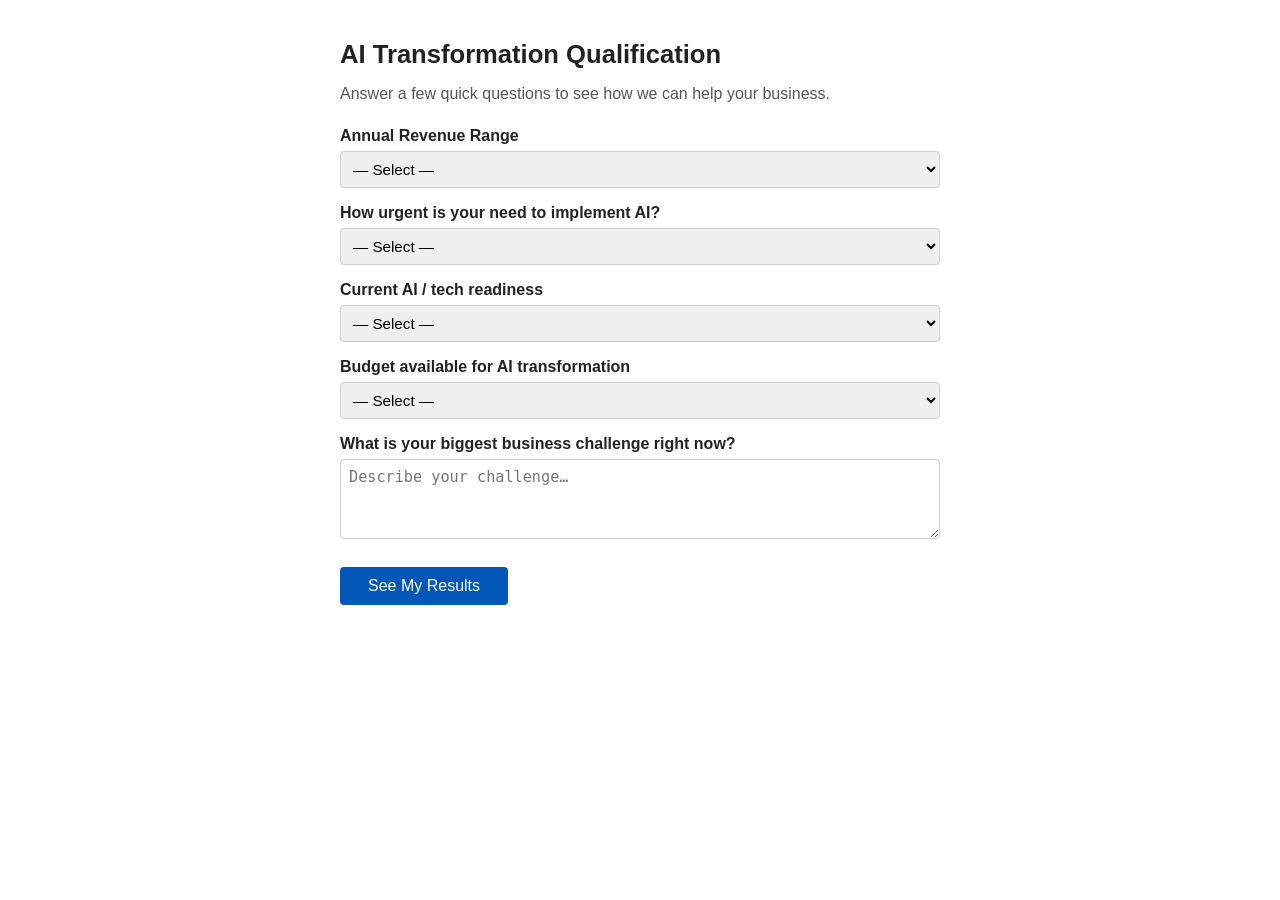
==== index.html @ 9a267bdd "Add AI transformation qualification form with scoring logic Agent-Logs-Url: https://github.com/sorob" ====
<!DOCTYPE html>
<html lang="en">
<head>
  <meta charset="UTF-8" />
  <meta name="viewport" content="width=device-width, initial-scale=1.0" />
  <title>Premier AI Transformation – Qualification Form</title>
  <style>
    body {
      font-family: Arial, sans-serif;
      max-width: 600px;
      margin: 40px auto;
      padding: 0 20px;
      color: #222;
    }
    h1 { font-size: 1.6rem; margin-bottom: 8px; }
    p.subtitle { color: #555; margin-bottom: 24px; }
    label { display: block; margin-top: 16px; font-weight: bold; }
    select, textarea {
      width: 100%;
      margin-top: 6px;
      padding: 8px;
      border: 1px solid #ccc;
      border-radius: 4px;
      font-size: 0.95rem;
      box-sizing: border-box;
    }
    textarea { resize: vertical; min-height: 80px; }
    button[type="submit"] {
      margin-top: 24px;
      padding: 10px 28px;
      background: #0057b8;
      color: #fff;
      border: none;
      border-radius: 4px;
      font-size: 1rem;
      cursor: pointer;
    }
    button[type="submit"]:hover { background: #004499; }
    #result {
      margin-top: 28px;
      padding: 16px;
      border-radius: 6px;
      background: #f0f6ff;
      border: 1px solid #c0d8f8;
    }
    #result h3 { margin-top: 0; }
    #result a {
      display: inline-block;
      margin-top: 8px;
      padding: 8px 20px;
      background: #0057b8;
      color: #fff;
      text-decoration: none;
      border-radius: 4px;
    }
    #result a:hover { background: #004499; }
  </style>
</head>
<body>
  <h1>AI Transformation Qualification</h1>
  <p class="subtitle">Answer a few quick questions to see how we can help your business.</p>

  <form id="form">
    <label for="revenue">Annual Revenue Range</label>
    <select id="revenue" name="revenue" required>
      <option value="">— Select —</option>
      <option value="1">Under $250k</option>
      <option value="2">$250k – $1M</option>
      <option value="3">$1M – $5M</option>
      <option value="4">$5M+</option>
    </select>

    <label for="urgency">How urgent is your need to implement AI?</label>
    <select id="urgency" name="urgency" required>
      <option value="">— Select —</option>
      <option value="1">Just exploring</option>
      <option value="2">Within the next year</option>
      <option value="3">Within 6 months</option>
    </select>

    <label for="ai">Current AI / tech readiness</label>
    <select id="ai" name="ai" required>
      <option value="">— Select —</option>
      <option value="1">No digital tools in place</option>
      <option value="2">Basic digital tools (CRM, spreadsheets)</option>
      <option value="3">Advanced tools, some automation</option>
    </select>

    <label for="budget">Budget available for AI transformation</label>
    <select id="budget" name="budget" required>
      <option value="">— Select —</option>
      <option value="1">Under $5k</option>
      <option value="2">$5k – $15k</option>
      <option value="3">$15k – $50k</option>
      <option value="4">$50k+</option>
    </select>

    <label for="challenge">What is your biggest business challenge right now?</label>
    <textarea id="challenge" name="challenge" placeholder="Describe your challenge…"></textarea>

    <button type="submit">See My Results</button>
  </form>

  <div id="result" style="display:none;"></div>

  <script>
    document.getElementById("form").addEventListener("submit", function(e) {
      e.preventDefault();

      let score = 0;

      // Revenue (max 25)
      const revenue = parseInt(document.getElementById("revenue").value) || 0;
      score += revenue * 6;

      // Urgency (max 20)
      const urgency = parseInt(document.getElementById("urgency").value) || 0;
      score += urgency * 7;

      // AI Readiness (max 15)
      const ai = parseInt(document.getElementById("ai").value) || 0;
      score += ai * 5;

      // Budget (max 30)
      const budget = parseInt(document.getElementById("budget").value) || 0;
      score += budget * 8;

      // Challenge quality (manual signal)
      const challenge = document.getElementById("challenge").value;
      if (challenge.length > 50) score += 10;

      // RESULT LOGIC
      let resultText = "";

      if (score >= 70) {
        resultText = `
          <h3>You're a strong fit</h3>
          <p>Book your strategy call now.</p>
          <a href="https://calendly.com/YOUR-LINK" target="_blank" rel="noopener noreferrer">Book Call</a>
        `;
      } else if (score >= 40) {
        resultText = `
          <h3>Good potential</h3>
          <p>Start with an AI Audit.</p>
          <a href="#">Request Audit</a>
        `;
      } else {
        resultText = `
          <h3>Not ready yet</h3>
          <p>Join our waitlist and resources.</p>
        `;
      }

      const resultDiv = document.getElementById("result");
      resultDiv.innerHTML = resultText;
      resultDiv.style.display = "block";
      resultDiv.scrollIntoView({ behavior: "smooth" });
    });
  </script>
</body>
</html>
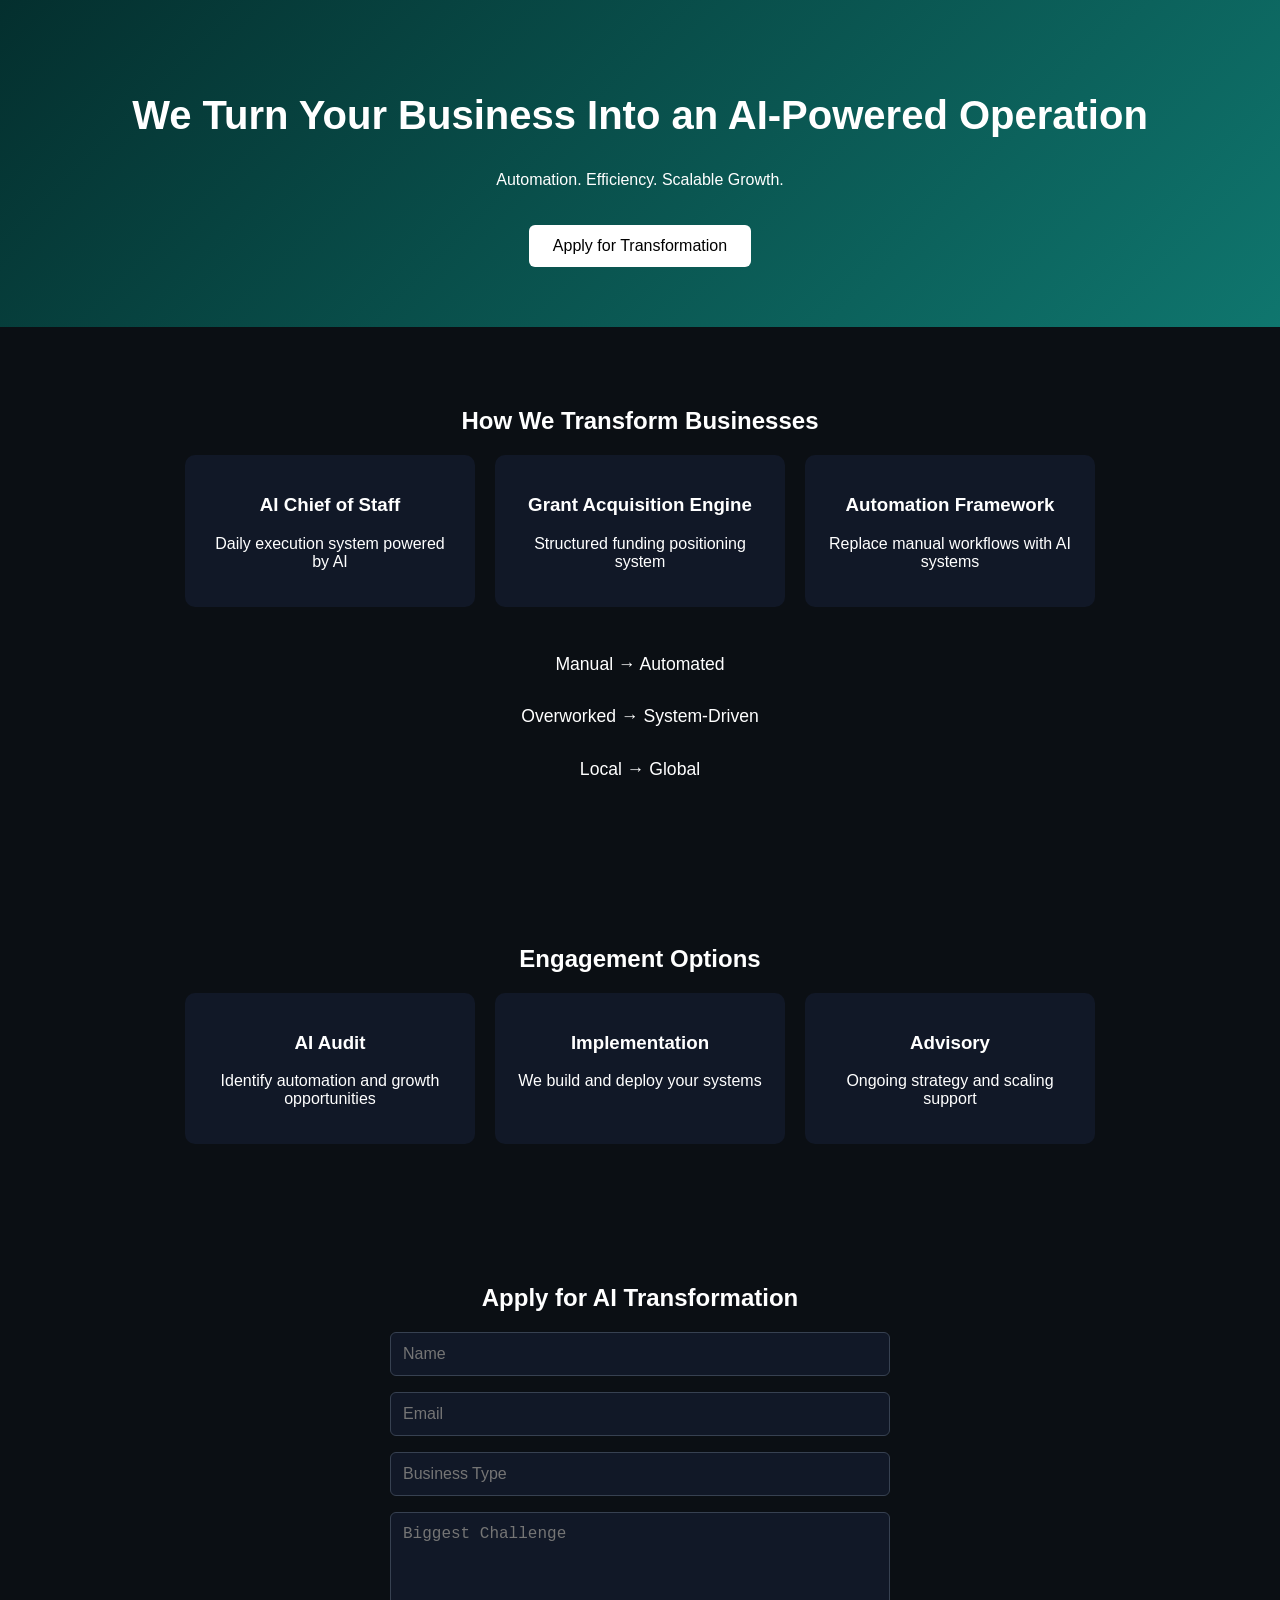
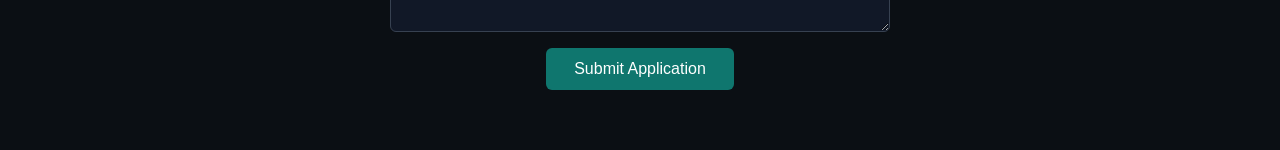
==== commit 96b56760: "Implement premier-ai-transformation project structure Agent-Logs-Url: https://github.com/sorobitg/pr" ====
--- a/index.html
+++ b/index.html
@@ -2,160 +2,83 @@
 <html lang="en">
 <head>
   <meta charset="UTF-8" />
-  <meta name="viewport" content="width=device-width, initial-scale=1.0" />
-  <title>Premier AI Transformation – Qualification Form</title>
-  <style>
-    body {
-      font-family: Arial, sans-serif;
-      max-width: 600px;
-      margin: 40px auto;
-      padding: 0 20px;
-      color: #222;
-    }
-    h1 { font-size: 1.6rem; margin-bottom: 8px; }
-    p.subtitle { color: #555; margin-bottom: 24px; }
-    label { display: block; margin-top: 16px; font-weight: bold; }
-    select, textarea {
-      width: 100%;
-      margin-top: 6px;
-      padding: 8px;
-      border: 1px solid #ccc;
-      border-radius: 4px;
-      font-size: 0.95rem;
-      box-sizing: border-box;
-    }
-    textarea { resize: vertical; min-height: 80px; }
-    button[type="submit"] {
-      margin-top: 24px;
-      padding: 10px 28px;
-      background: #0057b8;
-      color: #fff;
-      border: none;
-      border-radius: 4px;
-      font-size: 1rem;
-      cursor: pointer;
-    }
-    button[type="submit"]:hover { background: #004499; }
-    #result {
-      margin-top: 28px;
-      padding: 16px;
-      border-radius: 6px;
-      background: #f0f6ff;
-      border: 1px solid #c0d8f8;
-    }
-    #result h3 { margin-top: 0; }
-    #result a {
-      display: inline-block;
-      margin-top: 8px;
-      padding: 8px 20px;
-      background: #0057b8;
-      color: #fff;
-      text-decoration: none;
-      border-radius: 4px;
-    }
-    #result a:hover { background: #004499; }
-  </style>
+  <meta name="viewport" content="width=device-width, initial-scale=1.0"/>
+  <title>Premier Services | AI Transformation</title>
+  <link rel="stylesheet" href="style.css" />
 </head>
+
 <body>
-  <h1>AI Transformation Qualification</h1>
-  <p class="subtitle">Answer a few quick questions to see how we can help your business.</p>
+
+<!-- HERO -->
+<section class="hero">
+  <h1>We Turn Your Business Into an AI-Powered Operation</h1>
+  <p>Automation. Efficiency. Scalable Growth.</p>
+  <a href="#apply" class="btn">Apply for Transformation</a>
+</section>
+
+<!-- PROOF -->
+<section class="proof">
+  <h2>How We Transform Businesses</h2>
+
+  <div class="grid">
+    <div class="card">
+      <h3>AI Chief of Staff</h3>
+      <p>Daily execution system powered by AI</p>
+    </div>
+
+    <div class="card">
+      <h3>Grant Acquisition Engine</h3>
+      <p>Structured funding positioning system</p>
+    </div>
+
+    <div class="card">
+      <h3>Automation Framework</h3>
+      <p>Replace manual workflows with AI systems</p>
+    </div>
+  </div>
+
+  <div class="before-after">
+    <p>Manual &rarr; Automated</p>
+    <p>Overworked &rarr; System-Driven</p>
+    <p>Local &rarr; Global</p>
+  </div>
+</section>
+
+<!-- OFFERS -->
+<section class="offers">
+  <h2>Engagement Options</h2>
+
+  <div class="grid">
+    <div class="card">
+      <h3>AI Audit</h3>
+      <p>Identify automation and growth opportunities</p>
+    </div>
+
+    <div class="card">
+      <h3>Implementation</h3>
+      <p>We build and deploy your systems</p>
+    </div>
+
+    <div class="card">
+      <h3>Advisory</h3>
+      <p>Ongoing strategy and scaling support</p>
+    </div>
+  </div>
+</section>
+
+<!-- APPLICATION -->
+<section id="apply" class="apply">
+  <h2>Apply for AI Transformation</h2>
 
   <form id="form">
-    <label for="revenue">Annual Revenue Range</label>
-    <select id="revenue" name="revenue" required>
-      <option value="">— Select —</option>
-      <option value="1">Under $250k</option>
-      <option value="2">$250k – $1M</option>
-      <option value="3">$1M – $5M</option>
-      <option value="4">$5M+</option>
-    </select>
+    <input type="text" placeholder="Name" aria-label="Name" required />
+    <input type="email" placeholder="Email" aria-label="Email" required />
+    <input type="text" placeholder="Business Type" aria-label="Business Type" />
+    <textarea placeholder="Biggest Challenge" aria-label="Biggest Challenge"></textarea>
+    <button type="submit">Submit Application</button>
+  </form>
+</section>
 
-    <label for="urgency">How urgent is your need to implement AI?</label>
-    <select id="urgency" name="urgency" required>
-      <option value="">— Select —</option>
-      <option value="1">Just exploring</option>
-      <option value="2">Within the next year</option>
-      <option value="3">Within 6 months</option>
-    </select>
-
-    <label for="ai">Current AI / tech readiness</label>
-    <select id="ai" name="ai" required>
-      <option value="">— Select —</option>
-      <option value="1">No digital tools in place</option>
-      <option value="2">Basic digital tools (CRM, spreadsheets)</option>
-      <option value="3">Advanced tools, some automation</option>
-    </select>
-
-    <label for="budget">Budget available for AI transformation</label>
-    <select id="budget" name="budget" required>
-      <option value="">— Select —</option>
-      <option value="1">Under $5k</option>
-      <option value="2">$5k – $15k</option>
-      <option value="3">$15k – $50k</option>
-      <option value="4">$50k+</option>
-    </select>
-
-    <label for="challenge">What is your biggest business challenge right now?</label>
-    <textarea id="challenge" name="challenge" placeholder="Describe your challenge…"></textarea>
-
-    <button type="submit">See My Results</button>
-  </form>
-
-  <div id="result" style="display:none;"></div>
-
-  <script>
-    document.getElementById("form").addEventListener("submit", function(e) {
-      e.preventDefault();
-
-      let score = 0;
-
-      // Revenue (max 25)
-      const revenue = parseInt(document.getElementById("revenue").value) || 0;
-      score += revenue * 6;
-
-      // Urgency (max 20)
-      const urgency = parseInt(document.getElementById("urgency").value) || 0;
-      score += urgency * 7;
-
-      // AI Readiness (max 15)
-      const ai = parseInt(document.getElementById("ai").value) || 0;
-      score += ai * 5;
-
-      // Budget (max 30)
-      const budget = parseInt(document.getElementById("budget").value) || 0;
-      score += budget * 8;
-
-      // Challenge quality (manual signal)
-      const challenge = document.getElementById("challenge").value;
-      if (challenge.length > 50) score += 10;
-
-      // RESULT LOGIC
-      let resultText = "";
-
-      if (score >= 70) {
-        resultText = `
-          <h3>You're a strong fit</h3>
-          <p>Book your strategy call now.</p>
-          <a href="https://calendly.com/YOUR-LINK" target="_blank" rel="noopener noreferrer">Book Call</a>
-        `;
-      } else if (score >= 40) {
-        resultText = `
-          <h3>Good potential</h3>
-          <p>Start with an AI Audit.</p>
-          <a href="#">Request Audit</a>
-        `;
-      } else {
-        resultText = `
-          <h3>Not ready yet</h3>
-          <p>Join our waitlist and resources.</p>
-        `;
-      }
-
-      const resultDiv = document.getElementById("result");
-      resultDiv.innerHTML = resultText;
-      resultDiv.style.display = "block";
-      resultDiv.scrollIntoView({ behavior: "smooth" });
-    });
-  </script>
+<script src="script.js"></script>
 </body>
 </html>
--- a/style.css
+++ b/style.css
@@ -0,0 +1,89 @@
+body {
+  margin: 0;
+  font-family: Arial;
+  background: #0b0f14;
+  color: white;
+}
+
+section {
+  padding: 60px 20px;
+  text-align: center;
+}
+
+.hero {
+  background: linear-gradient(135deg, #042F2E, #0F766E);
+}
+
+h1 {
+  font-size: 2.5rem;
+}
+
+.btn {
+  display: inline-block;
+  margin-top: 20px;
+  padding: 12px 24px;
+  background: white;
+  color: black;
+  text-decoration: none;
+  border-radius: 6px;
+}
+
+.grid {
+  display: flex;
+  gap: 20px;
+  justify-content: center;
+  flex-wrap: wrap;
+}
+
+.card {
+  background: #111827;
+  padding: 20px;
+  border-radius: 10px;
+  width: 250px;
+}
+
+.before-after {
+  margin-top: 40px;
+  font-size: 1.1rem;
+  line-height: 2;
+}
+
+.apply form {
+  display: flex;
+  flex-direction: column;
+  align-items: center;
+  gap: 16px;
+  max-width: 500px;
+  margin: 0 auto;
+}
+
+.apply input,
+.apply textarea {
+  width: 100%;
+  padding: 12px;
+  border-radius: 6px;
+  border: 1px solid #374151;
+  background: #111827;
+  color: white;
+  font-size: 1rem;
+  box-sizing: border-box;
+}
+
+.apply textarea {
+  min-height: 120px;
+  resize: vertical;
+}
+
+.apply button {
+  padding: 12px 28px;
+  background: #0F766E;
+  color: white;
+  border: none;
+  border-radius: 6px;
+  font-size: 1rem;
+  cursor: pointer;
+}
+
+.apply button:hover {
+  background: #0d9488;
+}
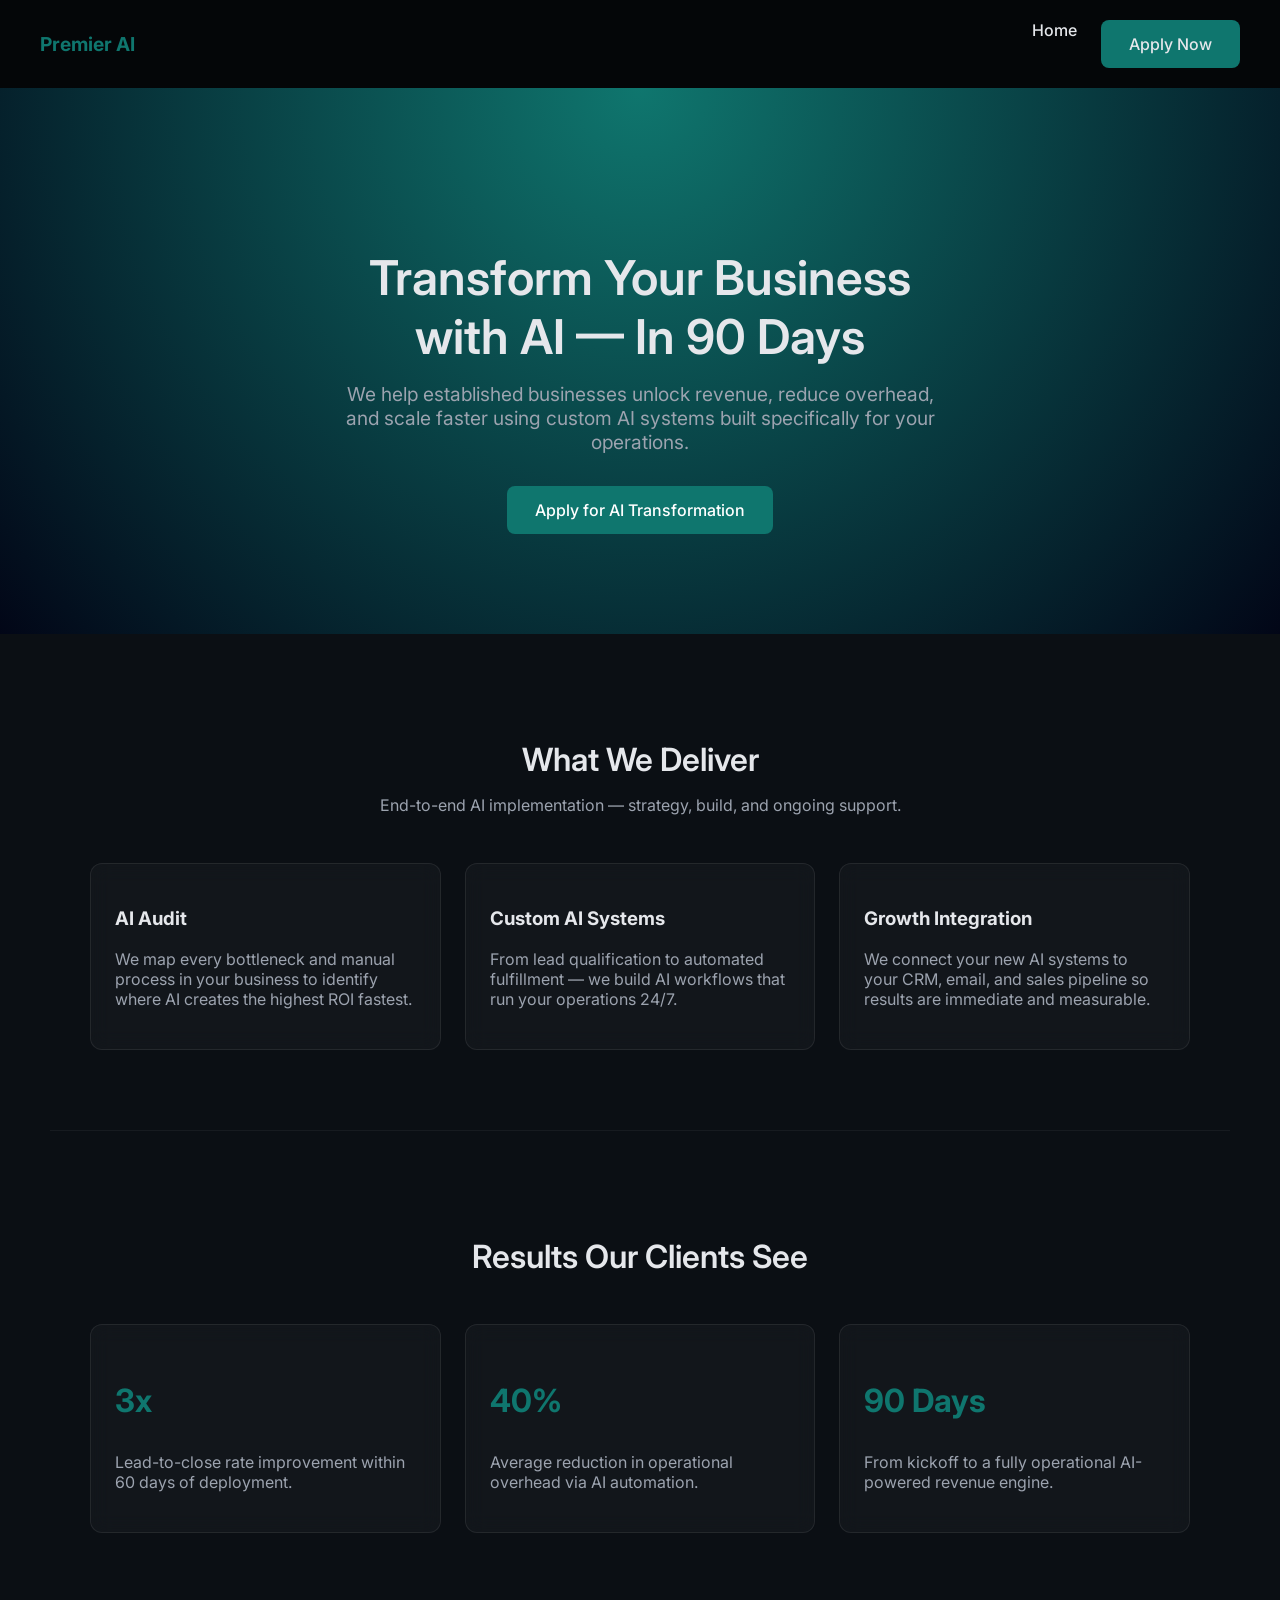
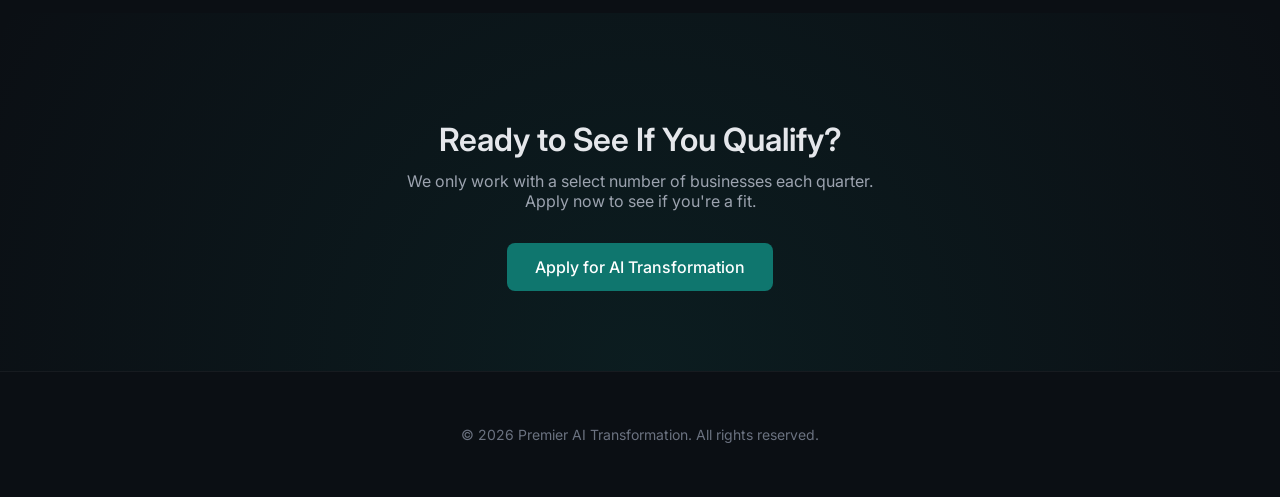
==== commit 05e1a6a7: "feat: scaffold full project — pages, styles, and JS modules Agent-Logs-Url: https://github.com/sorob" ====
--- a/index.html
+++ b/index.html
@@ -2,83 +2,86 @@
 <html lang="en">
 <head>
   <meta charset="UTF-8" />
-  <meta name="viewport" content="width=device-width, initial-scale=1.0"/>
-  <title>Premier Services | AI Transformation</title>
-  <link rel="stylesheet" href="style.css" />
+  <meta name="viewport" content="width=device-width, initial-scale=1.0" />
+  <title>Premier AI Transformation</title>
+  <link rel="preconnect" href="https://fonts.googleapis.com" />
+  <link href="https://fonts.googleapis.com/css2?family=Inter:wght@400;500;600;700&display=swap" rel="stylesheet" />
+  <link rel="stylesheet" href="css/styles.css" />
 </head>
-
 <body>
 
-<!-- HERO -->
-<section class="hero">
-  <h1>We Turn Your Business Into an AI-Powered Operation</h1>
-  <p>Automation. Efficiency. Scalable Growth.</p>
-  <a href="#apply" class="btn">Apply for Transformation</a>
-</section>
+  <!-- Navbar -->
+  <nav class="navbar">
+    <a href="index.html" class="logo">Premier AI</a>
+    <nav>
+      <a href="index.html">Home</a>
+      <a href="apply.html" class="btn">Apply Now</a>
+    </nav>
+  </nav>
 
-<!-- PROOF -->
-<section class="proof">
-  <h2>How We Transform Businesses</h2>
+  <!-- Hero -->
+  <section class="hero">
+    <h1>Transform Your Business<br>with AI — In 90 Days</h1>
+    <p>We help established businesses unlock revenue, reduce overhead, and scale faster using custom AI systems built specifically for your operations.</p>
+    <a href="apply.html" class="btn">Apply for AI Transformation</a>
+  </section>
 
-  <div class="grid">
-    <div class="card">
-      <h3>AI Chief of Staff</h3>
-      <p>Daily execution system powered by AI</p>
+  <!-- What We Do -->
+  <div class="section">
+    <div class="section-title">
+      <h2>What We Deliver</h2>
+      <p style="color:#9ca3af;">End-to-end AI implementation — strategy, build, and ongoing support.</p>
     </div>
-
-    <div class="card">
-      <h3>Grant Acquisition Engine</h3>
-      <p>Structured funding positioning system</p>
-    </div>
-
-    <div class="card">
-      <h3>Automation Framework</h3>
-      <p>Replace manual workflows with AI systems</p>
+    <div class="grid-3">
+      <div class="card">
+        <h3>AI Audit</h3>
+        <p style="color:#9ca3af;">We map every bottleneck and manual process in your business to identify where AI creates the highest ROI fastest.</p>
+      </div>
+      <div class="card">
+        <h3>Custom AI Systems</h3>
+        <p style="color:#9ca3af;">From lead qualification to automated fulfillment — we build AI workflows that run your operations 24/7.</p>
+      </div>
+      <div class="card">
+        <h3>Growth Integration</h3>
+        <p style="color:#9ca3af;">We connect your new AI systems to your CRM, email, and sales pipeline so results are immediate and measurable.</p>
+      </div>
     </div>
   </div>
 
-  <div class="before-after">
-    <p>Manual &rarr; Automated</p>
-    <p>Overworked &rarr; System-Driven</p>
-    <p>Local &rarr; Global</p>
-  </div>
-</section>
-
-<!-- OFFERS -->
-<section class="offers">
-  <h2>Engagement Options</h2>
-
-  <div class="grid">
-    <div class="card">
-      <h3>AI Audit</h3>
-      <p>Identify automation and growth opportunities</p>
+  <!-- Social Proof -->
+  <div class="section" style="border-top:1px solid rgba(255,255,255,0.05);">
+    <div class="section-title">
+      <h2>Results Our Clients See</h2>
     </div>
-
-    <div class="card">
-      <h3>Implementation</h3>
-      <p>We build and deploy your systems</p>
-    </div>
-
-    <div class="card">
-      <h3>Advisory</h3>
-      <p>Ongoing strategy and scaling support</p>
+    <div class="grid-3">
+      <div class="card">
+        <p style="font-size:2rem;font-weight:700;color:#0F766E;">3x</p>
+        <p style="color:#9ca3af;">Lead-to-close rate improvement within 60 days of deployment.</p>
+      </div>
+      <div class="card">
+        <p style="font-size:2rem;font-weight:700;color:#0F766E;">40%</p>
+        <p style="color:#9ca3af;">Average reduction in operational overhead via AI automation.</p>
+      </div>
+      <div class="card">
+        <p style="font-size:2rem;font-weight:700;color:#0F766E;">90 Days</p>
+        <p style="color:#9ca3af;">From kickoff to a fully operational AI-powered revenue engine.</p>
+      </div>
     </div>
   </div>
-</section>
 
-<!-- APPLICATION -->
-<section id="apply" class="apply">
-  <h2>Apply for AI Transformation</h2>
+  <!-- CTA -->
+  <div style="text-align:center;padding:80px 20px;background:radial-gradient(circle at bottom,#0F766E22,transparent);">
+    <h2>Ready to See If You Qualify?</h2>
+    <p style="color:#9ca3af;max-width:480px;margin:0 auto 32px;">We only work with a select number of businesses each quarter. Apply now to see if you're a fit.</p>
+    <a href="apply.html" class="btn">Apply for AI Transformation</a>
+  </div>
 
-  <form id="form">
-    <input type="text" placeholder="Name" aria-label="Name" required />
-    <input type="email" placeholder="Email" aria-label="Email" required />
-    <input type="text" placeholder="Business Type" aria-label="Business Type" />
-    <textarea placeholder="Biggest Challenge" aria-label="Biggest Challenge"></textarea>
-    <button type="submit">Submit Application</button>
-  </form>
-</section>
+  <!-- Footer -->
+  <footer>
+    <p>&copy; <span id="footer-year"></span> Premier AI Transformation. All rights reserved.</p>
+  </footer>
 
-<script src="script.js"></script>
+  <script>document.getElementById('footer-year').textContent = new Date().getFullYear();</script>
+  <script src="js/main.js"></script>
 </body>
 </html>
--- a/css/styles.css
+++ b/css/styles.css
@@ -0,0 +1,230 @@
+body {
+  margin: 0;
+  font-family: 'Inter', sans-serif;
+  background: #0b0f14;
+  color: #e5e7eb;
+}
+
+.navbar {
+  display: flex;
+  justify-content: space-between;
+  align-items: center;
+  padding: 20px 40px;
+  background: rgba(0,0,0,0.6);
+  position: sticky;
+  top: 0;
+  z-index: 100;
+}
+
+.navbar a {
+  color: #e5e7eb;
+  text-decoration: none;
+  font-weight: 500;
+}
+
+.navbar .logo {
+  font-size: 1.2rem;
+  font-weight: 700;
+  color: #0F766E;
+}
+
+.navbar nav {
+  display: flex;
+  gap: 24px;
+}
+
+.hero {
+  padding: 120px 20px 100px;
+  text-align: center;
+  background: radial-gradient(circle at top, #0F766E, #020617);
+}
+
+.hero p {
+  font-size: 1.2rem;
+  max-width: 600px;
+  margin: 0 auto 32px;
+  color: #9ca3af;
+}
+
+h1 {
+  font-size: 3rem;
+  font-weight: 600;
+  margin-bottom: 16px;
+}
+
+h2 {
+  font-size: 2rem;
+  font-weight: 600;
+  margin-bottom: 12px;
+}
+
+.btn {
+  display: inline-block;
+  padding: 14px 28px;
+  border-radius: 8px;
+  background: #0F766E;
+  color: white;
+  border: none;
+  cursor: pointer;
+  font-size: 1rem;
+  font-weight: 500;
+  text-decoration: none;
+  transition: background 0.2s ease;
+}
+
+.btn:hover {
+  background: #0d6560;
+}
+
+.btn-outline {
+  background: transparent;
+  border: 1px solid #0F766E;
+  color: #0F766E;
+}
+
+.btn-outline:hover {
+  background: rgba(15,118,110,0.1);
+}
+
+.card {
+  background: rgba(255,255,255,0.03);
+  border: 1px solid rgba(255,255,255,0.08);
+  backdrop-filter: blur(10px);
+  padding: 24px;
+  border-radius: 12px;
+}
+
+/* Sections */
+.section {
+  padding: 80px 40px;
+  max-width: 1100px;
+  margin: 0 auto;
+}
+
+.section-title {
+  text-align: center;
+  margin-bottom: 48px;
+}
+
+.grid-3 {
+  display: grid;
+  grid-template-columns: repeat(auto-fit, minmax(280px, 1fr));
+  gap: 24px;
+}
+
+/* Form styles */
+.form-wrap {
+  max-width: 600px;
+  margin: 60px auto;
+  padding: 0 20px;
+}
+
+.form-group {
+  margin-bottom: 20px;
+}
+
+.form-group label {
+  display: block;
+  margin-bottom: 8px;
+  font-weight: 500;
+  color: #d1d5db;
+}
+
+.form-group input,
+.form-group select,
+.form-group textarea {
+  width: 100%;
+  padding: 12px 14px;
+  border-radius: 8px;
+  border: 1px solid rgba(255,255,255,0.1);
+  background: rgba(255,255,255,0.05);
+  color: #e5e7eb;
+  font-size: 1rem;
+  box-sizing: border-box;
+}
+
+.form-group input:focus,
+.form-group select:focus,
+.form-group textarea:focus {
+  outline: none;
+  border-color: #0F766E;
+}
+
+.form-group select option {
+  background: #0b0f14;
+}
+
+#result {
+  margin-top: 32px;
+  text-align: center;
+}
+
+#result h3 {
+  font-size: 1.5rem;
+  margin-bottom: 16px;
+}
+
+/* Dashboard styles */
+.dashboard-wrap {
+  max-width: 1100px;
+  margin: 60px auto;
+  padding: 0 20px;
+}
+
+.dashboard-wrap h1 {
+  margin-bottom: 32px;
+}
+
+table {
+  width: 100%;
+  border-collapse: collapse;
+}
+
+thead th {
+  text-align: left;
+  padding: 12px 16px;
+  border-bottom: 1px solid rgba(255,255,255,0.1);
+  color: #9ca3af;
+  font-weight: 500;
+}
+
+tbody td {
+  padding: 14px 16px;
+  border-bottom: 1px solid rgba(255,255,255,0.05);
+}
+
+tbody tr:hover {
+  background: rgba(255,255,255,0.03);
+}
+
+.badge {
+  display: inline-block;
+  padding: 4px 10px;
+  border-radius: 9999px;
+  font-size: 0.75rem;
+  font-weight: 600;
+}
+
+.badge-green {
+  background: rgba(15,118,110,0.2);
+  color: #34d399;
+}
+
+.badge-yellow {
+  background: rgba(234,179,8,0.15);
+  color: #fbbf24;
+}
+
+.badge-gray {
+  background: rgba(255,255,255,0.05);
+  color: #9ca3af;
+}
+
+/* Footer */
+footer {
+  text-align: center;
+  padding: 40px 20px;
+  color: #6b7280;
+  border-top: 1px solid rgba(255,255,255,0.05);
+  font-size: 0.875rem;
+}
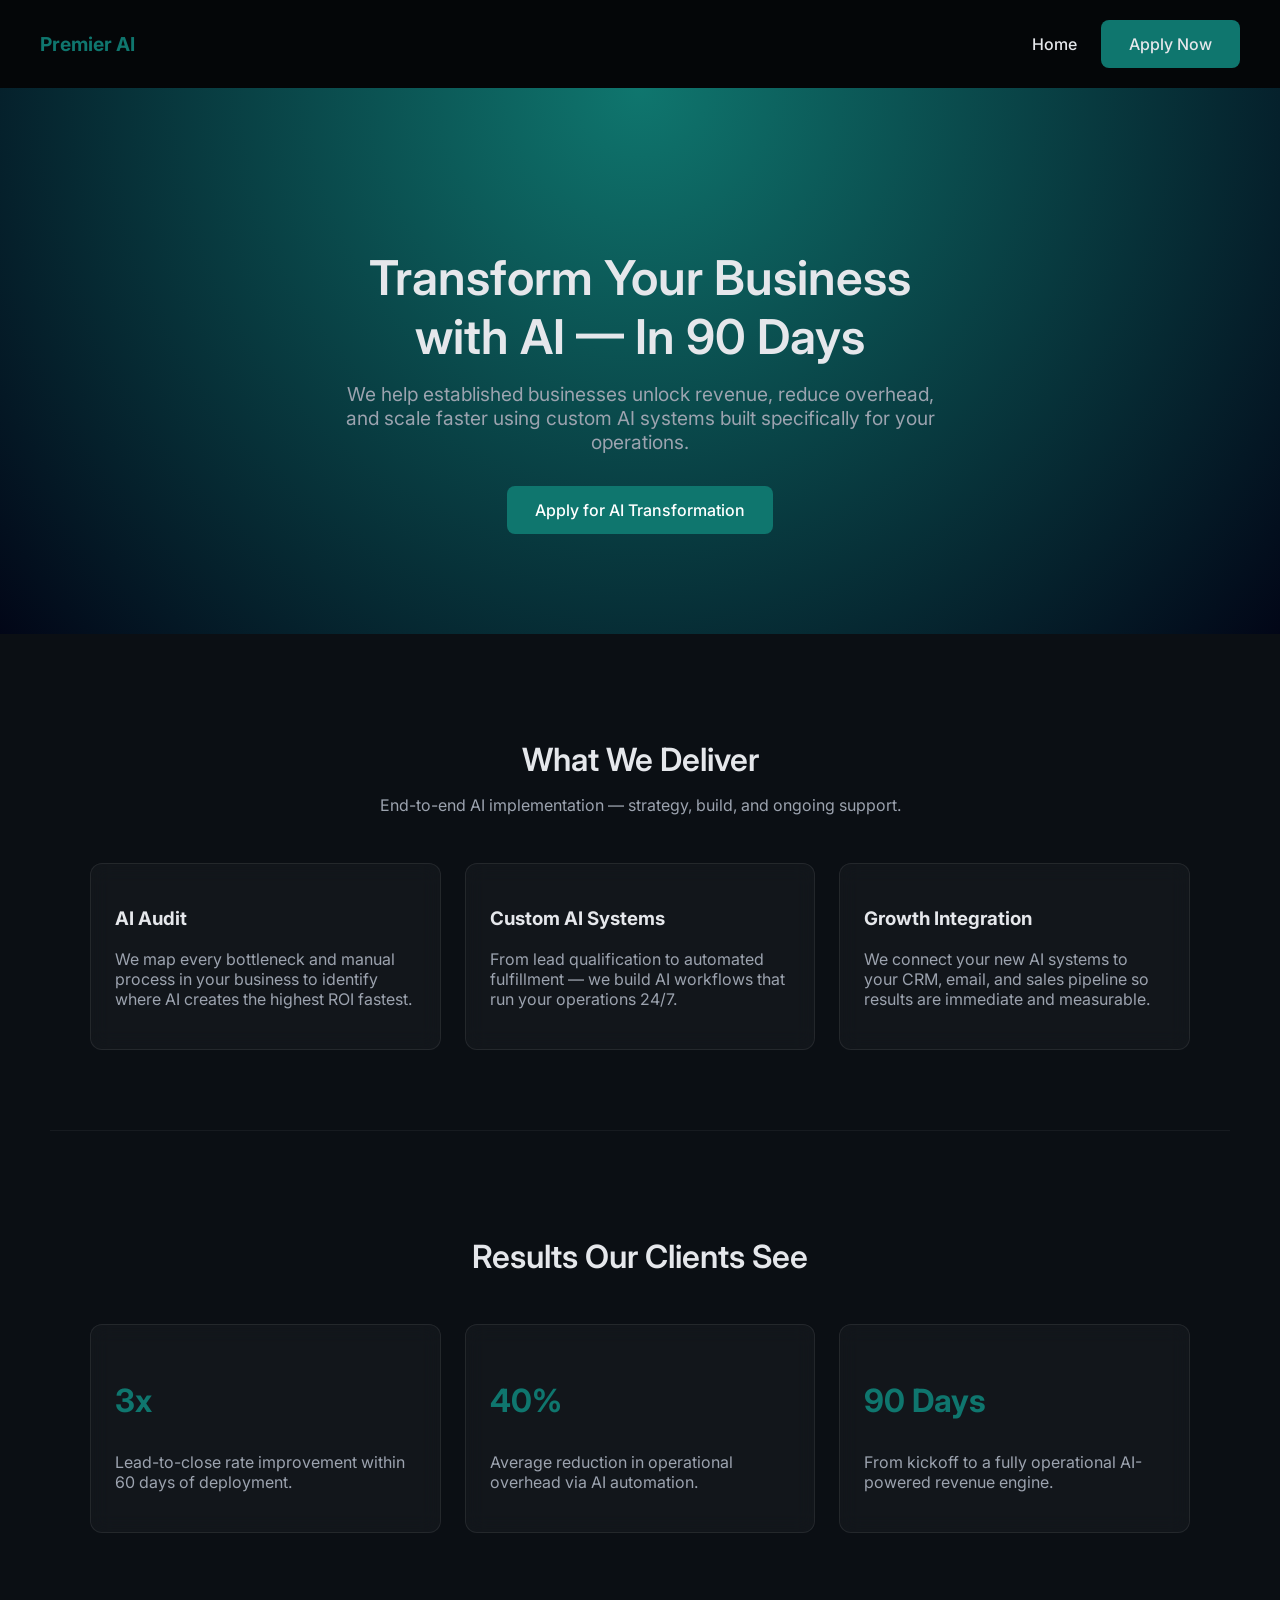
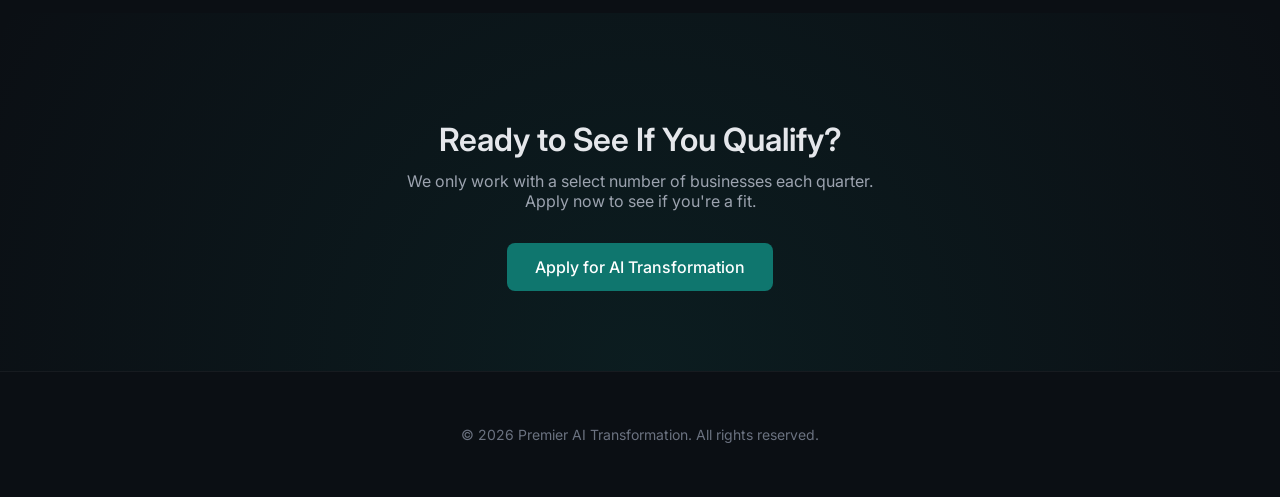
==== commit 3a56023c: "fix: correct nested nav elements and add CSS classes for consistency Agent-Logs-Url: https://github." ====
--- a/index.html
+++ b/index.html
@@ -13,10 +13,10 @@
   <!-- Navbar -->
   <nav class="navbar">
     <a href="index.html" class="logo">Premier AI</a>
-    <nav>
+    <div class="navbar-links">
       <a href="index.html">Home</a>
       <a href="apply.html" class="btn">Apply Now</a>
-    </nav>
+    </div>
   </nav>
 
   <!-- Hero -->
--- a/css/styles.css
+++ b/css/styles.css
@@ -31,6 +31,12 @@
 .navbar nav {
   display: flex;
   gap: 24px;
+}
+
+.navbar-links {
+  display: flex;
+  gap: 24px;
+  align-items: center;
 }
 
 .hero {
@@ -220,6 +226,12 @@
   color: #9ca3af;
 }
 
+.error-msg {
+  color: #f87171;
+  text-align: center;
+  margin-top: 16px;
+}
+
 /* Footer */
 footer {
   text-align: center;
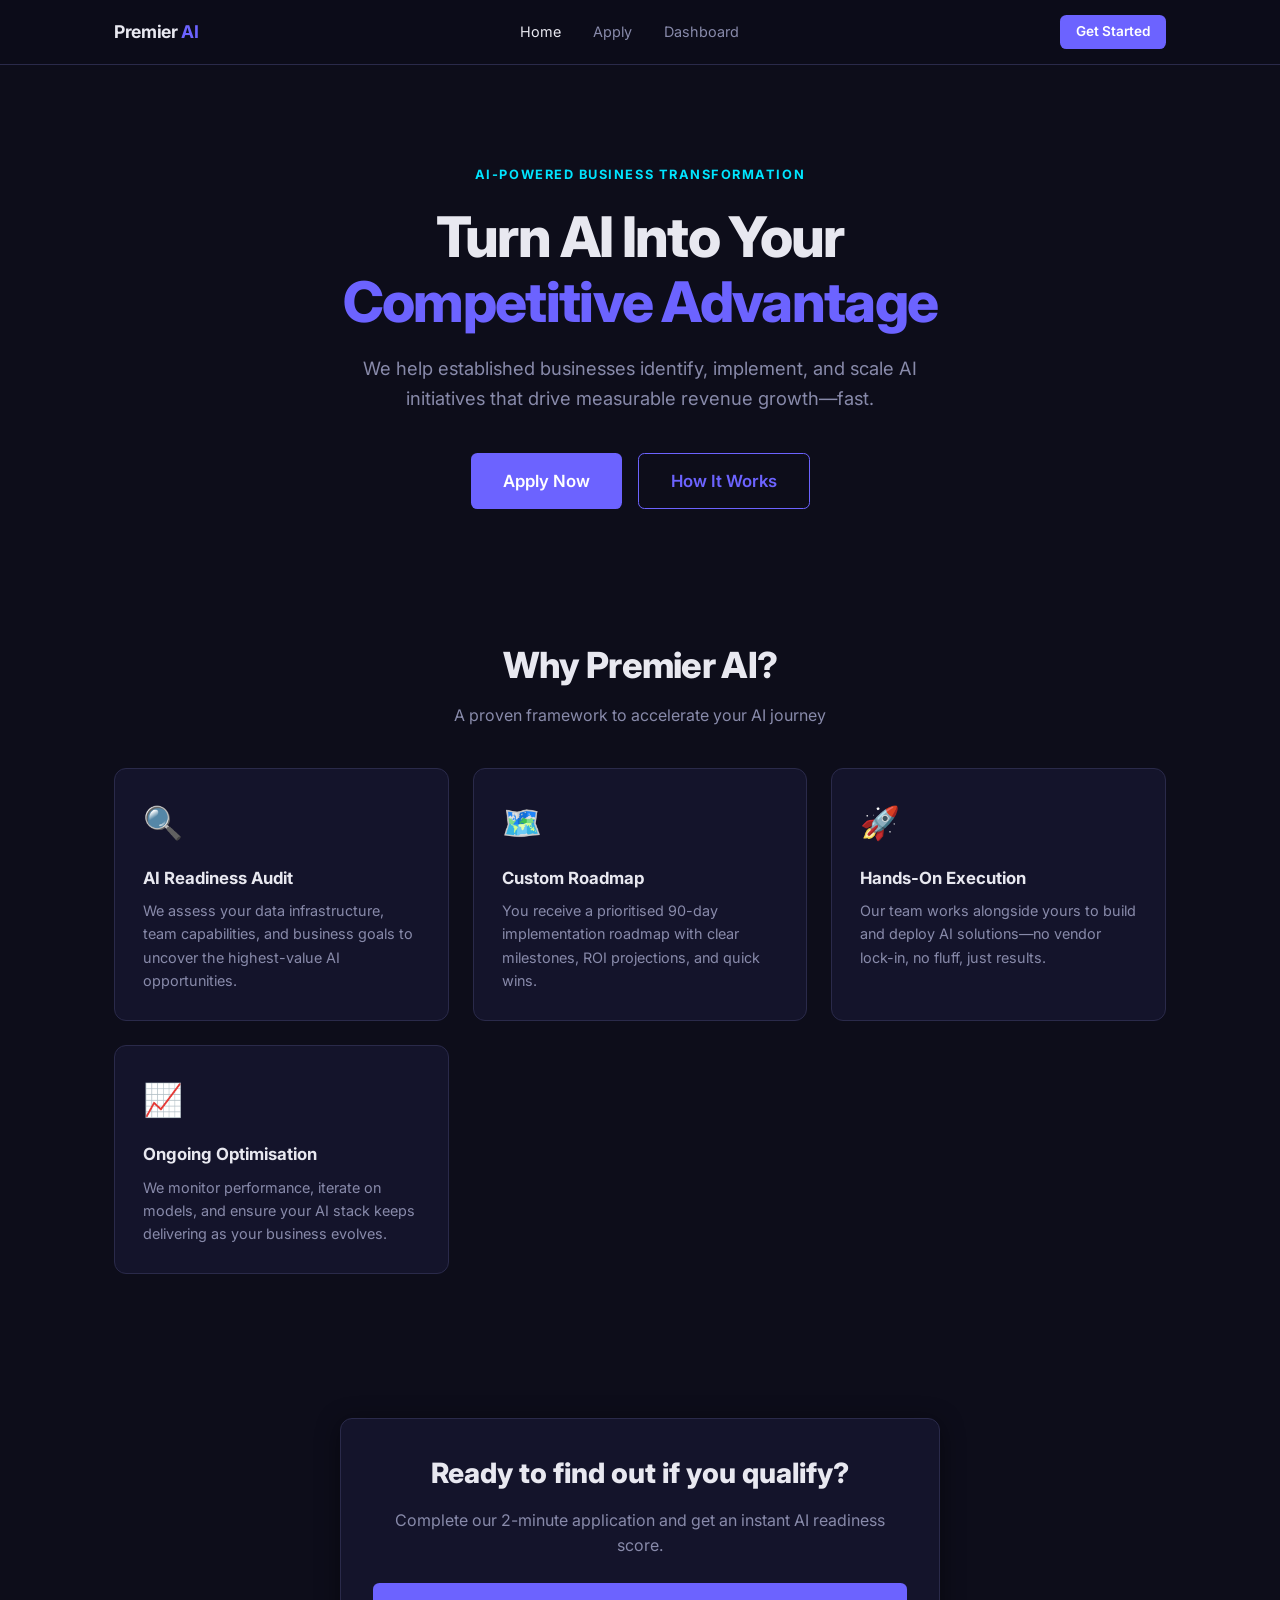
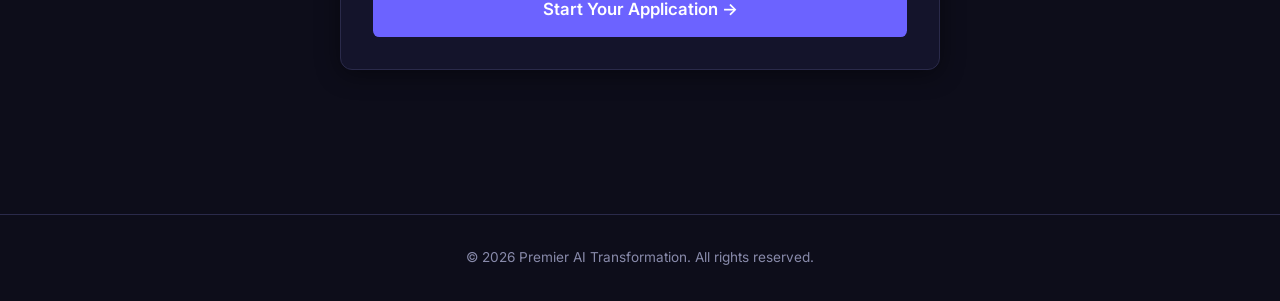
==== commit c5ad9974: "Add complete project structure: HTML pages, CSS design system, and JS modules Agent-Logs-Url: https:" ====
--- a/index.html
+++ b/index.html
@@ -5,83 +5,112 @@
   <meta name="viewport" content="width=device-width, initial-scale=1.0" />
   <title>Premier AI Transformation</title>
   <link rel="preconnect" href="https://fonts.googleapis.com" />
-  <link href="https://fonts.googleapis.com/css2?family=Inter:wght@400;500;600;700&display=swap" rel="stylesheet" />
+  <link rel="preconnect" href="https://fonts.gstatic.com" crossorigin />
+  <link href="https://fonts.googleapis.com/css2?family=Inter:wght@400;600;700;800&display=swap" rel="stylesheet" />
   <link rel="stylesheet" href="css/styles.css" />
 </head>
 <body>
 
-  <!-- Navbar -->
-  <nav class="navbar">
-    <a href="index.html" class="logo">Premier AI</a>
-    <div class="navbar-links">
-      <a href="index.html">Home</a>
-      <a href="apply.html" class="btn">Apply Now</a>
+  <!-- ===== Nav ===== -->
+  <nav class="nav">
+    <div class="nav__inner">
+      <a href="index.html" class="nav__logo">Premier <span>AI</span></a>
+      <ul class="nav__links">
+        <li><a href="index.html" class="active">Home</a></li>
+        <li><a href="pages/apply.html">Apply</a></li>
+        <li><a href="pages/dashboard.html">Dashboard</a></li>
+      </ul>
+      <a href="pages/apply.html" class="btn btn--primary btn--sm">Get Started</a>
     </div>
   </nav>
 
-  <!-- Hero -->
+  <!-- ===== Hero ===== -->
   <section class="hero">
-    <h1>Transform Your Business<br>with AI — In 90 Days</h1>
-    <p>We help established businesses unlock revenue, reduce overhead, and scale faster using custom AI systems built specifically for your operations.</p>
-    <a href="apply.html" class="btn">Apply for AI Transformation</a>
+    <div class="container">
+      <span class="hero__eyebrow">AI-Powered Business Transformation</span>
+      <h1 class="hero__title">
+        Turn AI Into Your<br /><span>Competitive Advantage</span>
+      </h1>
+      <p class="hero__subtitle">
+        We help established businesses identify, implement, and scale AI initiatives
+        that drive measurable revenue growth—fast.
+      </p>
+      <div class="hero__actions">
+        <a href="pages/apply.html" class="btn btn--primary btn--lg">Apply Now</a>
+        <a href="#how-it-works" class="btn btn--outline btn--lg">How It Works</a>
+      </div>
+    </div>
   </section>
 
-  <!-- What We Do -->
-  <div class="section">
-    <div class="section-title">
-      <h2>What We Deliver</h2>
-      <p style="color:#9ca3af;">End-to-end AI implementation — strategy, build, and ongoing support.</p>
-    </div>
-    <div class="grid-3">
-      <div class="card">
-        <h3>AI Audit</h3>
-        <p style="color:#9ca3af;">We map every bottleneck and manual process in your business to identify where AI creates the highest ROI fastest.</p>
+  <!-- ===== Features ===== -->
+  <section class="features" id="how-it-works">
+    <div class="container">
+      <div class="section-header">
+        <h2 class="section-header__title">Why Premier AI?</h2>
+        <p class="section-header__sub">A proven framework to accelerate your AI journey</p>
       </div>
-      <div class="card">
-        <h3>Custom AI Systems</h3>
-        <p style="color:#9ca3af;">From lead qualification to automated fulfillment — we build AI workflows that run your operations 24/7.</p>
-      </div>
-      <div class="card">
-        <h3>Growth Integration</h3>
-        <p style="color:#9ca3af;">We connect your new AI systems to your CRM, email, and sales pipeline so results are immediate and measurable.</p>
+      <div class="features__grid">
+        <div class="feature-card">
+          <div class="feature-card__icon">🔍</div>
+          <h3 class="feature-card__title">AI Readiness Audit</h3>
+          <p class="feature-card__body">
+            We assess your data infrastructure, team capabilities, and business goals
+            to uncover the highest-value AI opportunities.
+          </p>
+        </div>
+        <div class="feature-card">
+          <div class="feature-card__icon">🗺️</div>
+          <h3 class="feature-card__title">Custom Roadmap</h3>
+          <p class="feature-card__body">
+            You receive a prioritised 90-day implementation roadmap with clear
+            milestones, ROI projections, and quick wins.
+          </p>
+        </div>
+        <div class="feature-card">
+          <div class="feature-card__icon">🚀</div>
+          <h3 class="feature-card__title">Hands-On Execution</h3>
+          <p class="feature-card__body">
+            Our team works alongside yours to build and deploy AI solutions—no
+            vendor lock-in, no fluff, just results.
+          </p>
+        </div>
+        <div class="feature-card">
+          <div class="feature-card__icon">📈</div>
+          <h3 class="feature-card__title">Ongoing Optimisation</h3>
+          <p class="feature-card__body">
+            We monitor performance, iterate on models, and ensure your AI stack keeps
+            delivering as your business evolves.
+          </p>
+        </div>
       </div>
     </div>
-  </div>
+  </section>
 
-  <!-- Social Proof -->
-  <div class="section" style="border-top:1px solid rgba(255,255,255,0.05);">
-    <div class="section-title">
-      <h2>Results Our Clients See</h2>
-    </div>
-    <div class="grid-3">
-      <div class="card">
-        <p style="font-size:2rem;font-weight:700;color:#0F766E;">3x</p>
-        <p style="color:#9ca3af;">Lead-to-close rate improvement within 60 days of deployment.</p>
-      </div>
-      <div class="card">
-        <p style="font-size:2rem;font-weight:700;color:#0F766E;">40%</p>
-        <p style="color:#9ca3af;">Average reduction in operational overhead via AI automation.</p>
-      </div>
-      <div class="card">
-        <p style="font-size:2rem;font-weight:700;color:#0F766E;">90 Days</p>
-        <p style="color:#9ca3af;">From kickoff to a fully operational AI-powered revenue engine.</p>
+  <!-- ===== CTA ===== -->
+  <section style="padding: 5rem 0; text-align: center;">
+    <div class="container">
+      <div class="card" style="max-width:600px; margin:auto;">
+        <h2 style="font-size:1.75rem; font-weight:800; margin-bottom:.75rem;">
+          Ready to find out if you qualify?
+        </h2>
+        <p style="color:var(--color-muted); margin-bottom:1.5rem;">
+          Complete our 2-minute application and get an instant AI readiness score.
+        </p>
+        <a href="pages/apply.html" class="btn btn--primary btn--lg btn--block">
+          Start Your Application →
+        </a>
       </div>
     </div>
-  </div>
+  </section>
 
-  <!-- CTA -->
-  <div style="text-align:center;padding:80px 20px;background:radial-gradient(circle at bottom,#0F766E22,transparent);">
-    <h2>Ready to See If You Qualify?</h2>
-    <p style="color:#9ca3af;max-width:480px;margin:0 auto 32px;">We only work with a select number of businesses each quarter. Apply now to see if you're a fit.</p>
-    <a href="apply.html" class="btn">Apply for AI Transformation</a>
-  </div>
-
-  <!-- Footer -->
-  <footer>
-    <p>&copy; <span id="footer-year"></span> Premier AI Transformation. All rights reserved.</p>
+  <!-- ===== Footer ===== -->
+  <footer class="footer">
+    <div class="container">
+      <p>&copy; <span id="year"></span> Premier AI Transformation. All rights reserved.</p>
+    </div>
   </footer>
 
-  <script>document.getElementById('footer-year').textContent = new Date().getFullYear();</script>
   <script src="js/main.js"></script>
+  <script>document.getElementById("year").textContent = new Date().getFullYear();</script>
 </body>
 </html>
--- a/css/styles.css
+++ b/css/styles.css
@@ -1,242 +1,471 @@
+/* ============================================================
+   Premier AI Transformation – Global Styles
+   ============================================================ */
+
+/* ---------- Reset / Base ----------------------------------- */
+*, *::before, *::after { box-sizing: border-box; margin: 0; padding: 0; }
+
+:root {
+  --color-bg:        #0d0d1a;
+  --color-surface:   #14142b;
+  --color-border:    #2a2a4a;
+  --color-primary:   #6c63ff;
+  --color-primary-h: #857dff;
+  --color-accent:    #00e5ff;
+  --color-text:      #e8e8f0;
+  --color-muted:     #888aaa;
+  --color-success:   #22c55e;
+  --color-warning:   #f59e0b;
+  --color-danger:    #ef4444;
+
+  --radius:    0.75rem;
+  --radius-sm: 0.4rem;
+  --shadow:    0 4px 24px rgba(0,0,0,0.45);
+  --transition: 0.2s ease;
+
+  --font-sans: 'Inter', 'Segoe UI', system-ui, sans-serif;
+  --max-w: 1100px;
+}
+
+html { scroll-behavior: smooth; }
+
 body {
-  margin: 0;
-  font-family: 'Inter', sans-serif;
-  background: #0b0f14;
-  color: #e5e7eb;
-}
-
-.navbar {
-  display: flex;
-  justify-content: space-between;
-  align-items: center;
-  padding: 20px 40px;
-  background: rgba(0,0,0,0.6);
+  font-family: var(--font-sans);
+  background: var(--color-bg);
+  color: var(--color-text);
+  line-height: 1.6;
+  min-height: 100vh;
+}
+
+a { color: var(--color-primary); text-decoration: none; transition: color var(--transition); }
+a:hover { color: var(--color-primary-h); }
+
+img, svg { display: block; max-width: 100%; }
+
+/* ---------- Layout ----------------------------------------- */
+.container {
+  width: 100%;
+  max-width: var(--max-w);
+  margin-inline: auto;
+  padding-inline: 1.5rem;
+}
+
+/* ---------- Nav -------------------------------------------- */
+.nav {
   position: sticky;
   top: 0;
   z-index: 100;
-}
-
-.navbar a {
-  color: #e5e7eb;
-  text-decoration: none;
-  font-weight: 500;
-}
-
-.navbar .logo {
-  font-size: 1.2rem;
+  background: rgba(13, 13, 26, 0.9);
+  backdrop-filter: blur(12px);
+  border-bottom: 1px solid var(--color-border);
+}
+
+.nav__inner {
+  display: flex;
+  align-items: center;
+  justify-content: space-between;
+  height: 4rem;
+  max-width: var(--max-w);
+  margin-inline: auto;
+  padding-inline: 1.5rem;
+}
+
+.nav__logo {
+  font-size: 1.1rem;
   font-weight: 700;
-  color: #0F766E;
-}
-
-.navbar nav {
+  color: var(--color-text);
+  letter-spacing: -0.02em;
+}
+
+.nav__logo span { color: var(--color-primary); }
+
+.nav__links {
   display: flex;
-  gap: 24px;
-}
-
-.navbar-links {
-  display: flex;
-  gap: 24px;
+  gap: 2rem;
+  list-style: none;
+}
+
+.nav__links a {
+  font-size: 0.9rem;
+  color: var(--color-muted);
+  transition: color var(--transition);
+}
+
+.nav__links a:hover,
+.nav__links a.active { color: var(--color-text); }
+
+/* ---------- Buttons ---------------------------------------- */
+.btn {
+  display: inline-flex;
   align-items: center;
-}
-
-.hero {
-  padding: 120px 20px 100px;
-  text-align: center;
-  background: radial-gradient(circle at top, #0F766E, #020617);
-}
-
-.hero p {
-  font-size: 1.2rem;
-  max-width: 600px;
-  margin: 0 auto 32px;
-  color: #9ca3af;
-}
-
-h1 {
-  font-size: 3rem;
+  gap: 0.5rem;
+  padding: 0.65rem 1.5rem;
+  border-radius: var(--radius-sm);
+  font-size: 0.95rem;
   font-weight: 600;
-  margin-bottom: 16px;
-}
-
-h2 {
-  font-size: 2rem;
-  font-weight: 600;
-  margin-bottom: 12px;
-}
-
-.btn {
-  display: inline-block;
-  padding: 14px 28px;
-  border-radius: 8px;
-  background: #0F766E;
-  color: white;
+  cursor: pointer;
   border: none;
-  cursor: pointer;
-  font-size: 1rem;
-  font-weight: 500;
-  text-decoration: none;
-  transition: background 0.2s ease;
-}
-
-.btn:hover {
-  background: #0d6560;
-}
-
-.btn-outline {
+  transition: opacity var(--transition), transform var(--transition);
+}
+
+.btn:active { transform: translateY(1px); }
+
+.btn--primary {
+  background: var(--color-primary);
+  color: #fff;
+}
+
+.btn--primary:hover { opacity: 0.88; color: #fff; }
+
+.btn--outline {
   background: transparent;
-  border: 1px solid #0F766E;
-  color: #0F766E;
-}
-
-.btn-outline:hover {
-  background: rgba(15,118,110,0.1);
-}
-
+  color: var(--color-primary);
+  border: 1.5px solid var(--color-primary);
+}
+
+.btn--outline:hover { background: var(--color-primary); color: #fff; }
+
+.btn--sm { padding: 0.4rem 1rem; font-size: 0.85rem; }
+.btn--lg { padding: 0.85rem 2rem; font-size: 1.05rem; }
+.btn--block { width: 100%; justify-content: center; }
+
+/* ---------- Card ------------------------------------------- */
 .card {
-  background: rgba(255,255,255,0.03);
-  border: 1px solid rgba(255,255,255,0.08);
-  backdrop-filter: blur(10px);
-  padding: 24px;
-  border-radius: 12px;
-}
-
-/* Sections */
-.section {
-  padding: 80px 40px;
-  max-width: 1100px;
-  margin: 0 auto;
-}
-
-.section-title {
-  text-align: center;
-  margin-bottom: 48px;
-}
-
-.grid-3 {
-  display: grid;
-  grid-template-columns: repeat(auto-fit, minmax(280px, 1fr));
-  gap: 24px;
-}
-
-/* Form styles */
-.form-wrap {
-  max-width: 600px;
-  margin: 60px auto;
-  padding: 0 20px;
-}
-
+  background: var(--color-surface);
+  border: 1px solid var(--color-border);
+  border-radius: var(--radius);
+  padding: 2rem;
+  box-shadow: var(--shadow);
+}
+
+/* ---------- Form ------------------------------------------- */
 .form-group {
-  margin-bottom: 20px;
+  margin-bottom: 1.25rem;
 }
 
 .form-group label {
   display: block;
-  margin-bottom: 8px;
-  font-weight: 500;
-  color: #d1d5db;
+  font-size: 0.875rem;
+  font-weight: 600;
+  color: var(--color-muted);
+  margin-bottom: 0.4rem;
+  text-transform: uppercase;
+  letter-spacing: 0.05em;
 }
 
 .form-group input,
 .form-group select,
 .form-group textarea {
   width: 100%;
-  padding: 12px 14px;
-  border-radius: 8px;
-  border: 1px solid rgba(255,255,255,0.1);
-  background: rgba(255,255,255,0.05);
-  color: #e5e7eb;
-  font-size: 1rem;
-  box-sizing: border-box;
+  background: var(--color-bg);
+  border: 1.5px solid var(--color-border);
+  color: var(--color-text);
+  border-radius: var(--radius-sm);
+  padding: 0.65rem 0.9rem;
+  font-size: 0.95rem;
+  font-family: inherit;
+  transition: border-color var(--transition);
+  outline: none;
 }
 
 .form-group input:focus,
 .form-group select:focus,
 .form-group textarea:focus {
-  outline: none;
-  border-color: #0F766E;
-}
-
-.form-group select option {
-  background: #0b0f14;
-}
-
-#result {
-  margin-top: 32px;
+  border-color: var(--color-primary);
+}
+
+.form-group textarea { resize: vertical; min-height: 90px; }
+
+.form-range-group {
+  display: grid;
+  grid-template-columns: 1fr auto;
+  align-items: center;
+  gap: 0.75rem;
+}
+
+.form-range-group input[type="range"] {
+  accent-color: var(--color-primary);
+  padding: 0;
+  border: none;
+  background: transparent;
+}
+
+.form-range-group .range-value {
+  font-weight: 700;
+  color: var(--color-primary);
+  min-width: 2rem;
   text-align: center;
 }
 
-#result h3 {
-  font-size: 1.5rem;
-  margin-bottom: 16px;
-}
-
-/* Dashboard styles */
-.dashboard-wrap {
-  max-width: 1100px;
-  margin: 60px auto;
-  padding: 0 20px;
-}
-
-.dashboard-wrap h1 {
-  margin-bottom: 32px;
-}
-
-table {
-  width: 100%;
-  border-collapse: collapse;
-}
-
-thead th {
+/* ---------- Hero (index) ----------------------------------- */
+.hero {
+  padding: 6rem 0 4rem;
+  text-align: center;
+}
+
+.hero__eyebrow {
+  display: inline-block;
+  font-size: 0.8rem;
+  font-weight: 700;
+  letter-spacing: 0.12em;
+  text-transform: uppercase;
+  color: var(--color-accent);
+  margin-bottom: 1.25rem;
+}
+
+.hero__title {
+  font-size: clamp(2rem, 5vw, 3.5rem);
+  font-weight: 800;
+  line-height: 1.15;
+  letter-spacing: -0.03em;
+  margin-bottom: 1.25rem;
+}
+
+.hero__title span { color: var(--color-primary); }
+
+.hero__subtitle {
+  font-size: 1.15rem;
+  color: var(--color-muted);
+  max-width: 600px;
+  margin-inline: auto;
+  margin-bottom: 2.5rem;
+}
+
+.hero__actions { display: flex; gap: 1rem; justify-content: center; flex-wrap: wrap; }
+
+/* ---------- Features grid ---------------------------------- */
+.features {
+  padding: 4rem 0;
+}
+
+.features__grid {
+  display: grid;
+  grid-template-columns: repeat(auto-fit, minmax(260px, 1fr));
+  gap: 1.5rem;
+  margin-top: 2.5rem;
+}
+
+.feature-card {
+  background: var(--color-surface);
+  border: 1px solid var(--color-border);
+  border-radius: var(--radius);
+  padding: 1.75rem;
+  transition: border-color var(--transition);
+}
+
+.feature-card:hover { border-color: var(--color-primary); }
+
+.feature-card__icon { font-size: 2rem; margin-bottom: 1rem; }
+
+.feature-card__title {
+  font-size: 1.05rem;
+  font-weight: 700;
+  margin-bottom: 0.5rem;
+}
+
+.feature-card__body { font-size: 0.9rem; color: var(--color-muted); }
+
+/* ---------- Section headings ------------------------------- */
+.section-header { text-align: center; margin-bottom: 0.5rem; }
+
+.section-header__title {
+  font-size: clamp(1.5rem, 3vw, 2.25rem);
+  font-weight: 800;
+  letter-spacing: -0.02em;
+}
+
+.section-header__sub {
+  color: var(--color-muted);
+  margin-top: 0.5rem;
+  font-size: 1rem;
+}
+
+/* ---------- Page header (inner pages) ---------------------- */
+.page-header {
+  padding: 3.5rem 0 2.5rem;
+  border-bottom: 1px solid var(--color-border);
+  margin-bottom: 3rem;
+}
+
+.page-header__title {
+  font-size: clamp(1.6rem, 3.5vw, 2.5rem);
+  font-weight: 800;
+  letter-spacing: -0.025em;
+}
+
+.page-header__sub {
+  color: var(--color-muted);
+  margin-top: 0.5rem;
+  font-size: 1rem;
+}
+
+/* ---------- Intake form page ------------------------------- */
+.intake-layout {
+  display: grid;
+  grid-template-columns: 1fr 340px;
+  gap: 2.5rem;
+  align-items: start;
+  padding-bottom: 5rem;
+}
+
+.intake-sidebar {
+  position: sticky;
+  top: 5rem;
+}
+
+.intake-sidebar__item {
+  display: flex;
+  gap: 0.9rem;
+  align-items: flex-start;
+  margin-bottom: 1.5rem;
+}
+
+.intake-sidebar__icon { font-size: 1.4rem; line-height: 1; flex-shrink: 0; }
+
+.intake-sidebar__label { font-size: 0.875rem; font-weight: 600; color: var(--color-text); }
+
+.intake-sidebar__desc { font-size: 0.8rem; color: var(--color-muted); margin-top: 0.15rem; }
+
+/* result message */
+#result-box {
+  display: none;
+  margin-top: 1.5rem;
+  padding: 1.25rem;
+  border-radius: var(--radius-sm);
+  border-left: 4px solid var(--color-primary);
+  background: rgba(108, 99, 255, 0.1);
+  font-weight: 600;
+}
+
+#result-box.show { display: block; }
+#result-box.fit   { border-color: var(--color-success); background: rgba(34,197,94,0.1); }
+#result-box.audit { border-color: var(--color-warning); background: rgba(245,158,11,0.1); }
+#result-box.wait  { border-color: var(--color-muted);  background: rgba(136,138,170,0.1); }
+
+/* ---------- Dashboard -------------------------------------- */
+.dashboard-stats {
+  display: grid;
+  grid-template-columns: repeat(auto-fit, minmax(180px, 1fr));
+  gap: 1.25rem;
+  margin-bottom: 2.5rem;
+}
+
+.stat-card {
+  background: var(--color-surface);
+  border: 1px solid var(--color-border);
+  border-radius: var(--radius);
+  padding: 1.5rem;
+  text-align: center;
+}
+
+.stat-card__value {
+  font-size: 2.25rem;
+  font-weight: 800;
+  color: var(--color-primary);
+  line-height: 1;
+}
+
+.stat-card__label {
+  font-size: 0.8rem;
+  color: var(--color-muted);
+  text-transform: uppercase;
+  letter-spacing: 0.07em;
+  margin-top: 0.4rem;
+}
+
+/* table */
+.table-wrap { overflow-x: auto; }
+
+table { width: 100%; border-collapse: collapse; font-size: 0.9rem; }
+
+thead { border-bottom: 1px solid var(--color-border); }
+
+th {
   text-align: left;
-  padding: 12px 16px;
-  border-bottom: 1px solid rgba(255,255,255,0.1);
-  color: #9ca3af;
-  font-weight: 500;
-}
-
-tbody td {
-  padding: 14px 16px;
-  border-bottom: 1px solid rgba(255,255,255,0.05);
-}
-
-tbody tr:hover {
-  background: rgba(255,255,255,0.03);
-}
-
+  padding: 0.75rem 1rem;
+  color: var(--color-muted);
+  font-size: 0.8rem;
+  text-transform: uppercase;
+  letter-spacing: 0.07em;
+  font-weight: 600;
+}
+
+td { padding: 0.9rem 1rem; border-bottom: 1px solid var(--color-border); vertical-align: middle; }
+
+tbody tr:last-child td { border-bottom: none; }
+tbody tr:hover { background: rgba(108, 99, 255, 0.05); }
+
+/* badge */
 .badge {
   display: inline-block;
-  padding: 4px 10px;
-  border-radius: 9999px;
+  padding: 0.2rem 0.6rem;
+  border-radius: 999px;
   font-size: 0.75rem;
-  font-weight: 600;
-}
-
-.badge-green {
-  background: rgba(15,118,110,0.2);
-  color: #34d399;
-}
-
-.badge-yellow {
-  background: rgba(234,179,8,0.15);
-  color: #fbbf24;
-}
-
-.badge-gray {
-  background: rgba(255,255,255,0.05);
-  color: #9ca3af;
-}
-
-.error-msg {
-  color: #f87171;
+  font-weight: 700;
+}
+
+.badge--fit   { background: rgba(34,197,94,0.15);   color: var(--color-success); }
+.badge--audit { background: rgba(245,158,11,0.15);  color: var(--color-warning); }
+.badge--wait  { background: rgba(136,138,170,0.15); color: var(--color-muted);  }
+
+/* dashboard toolbar */
+.dash-toolbar {
+  display: flex;
+  align-items: center;
+  justify-content: space-between;
+  flex-wrap: wrap;
+  gap: 1rem;
+  margin-bottom: 1.5rem;
+}
+
+.dash-toolbar__search {
+  background: var(--color-bg);
+  border: 1.5px solid var(--color-border);
+  color: var(--color-text);
+  border-radius: var(--radius-sm);
+  padding: 0.55rem 0.85rem;
+  font-size: 0.9rem;
+  width: 240px;
+  outline: none;
+  transition: border-color var(--transition);
+}
+
+.dash-toolbar__search:focus { border-color: var(--color-primary); }
+
+/* empty state */
+.empty-state { text-align: center; padding: 4rem 1rem; color: var(--color-muted); }
+.empty-state__icon { font-size: 3rem; margin-bottom: 1rem; }
+.empty-state__title { font-size: 1.1rem; font-weight: 700; color: var(--color-text); margin-bottom: 0.4rem; }
+
+/* ---------- Footer ----------------------------------------- */
+.footer {
+  border-top: 1px solid var(--color-border);
+  padding: 2rem 0;
+  margin-top: 4rem;
   text-align: center;
-  margin-top: 16px;
-}
-
-/* Footer */
-footer {
-  text-align: center;
-  padding: 40px 20px;
-  color: #6b7280;
-  border-top: 1px solid rgba(255,255,255,0.05);
-  font-size: 0.875rem;
-}
+  font-size: 0.85rem;
+  color: var(--color-muted);
+}
+
+/* ---------- Utilities -------------------------------------- */
+.text-center { text-align: center; }
+.mt-1 { margin-top: 0.5rem; }
+.mt-2 { margin-top: 1rem; }
+.mt-3 { margin-top: 1.5rem; }
+.mt-4 { margin-top: 2rem; }
+.mb-2 { margin-bottom: 1rem; }
+.mb-4 { margin-bottom: 2rem; }
+
+/* ---------- Responsive ------------------------------------- */
+@media (max-width: 768px) {
+  .intake-layout {
+    grid-template-columns: 1fr;
+  }
+
+  .intake-sidebar {
+    position: static;
+    order: -1;
+  }
+
+  .nav__links { display: none; }
+}
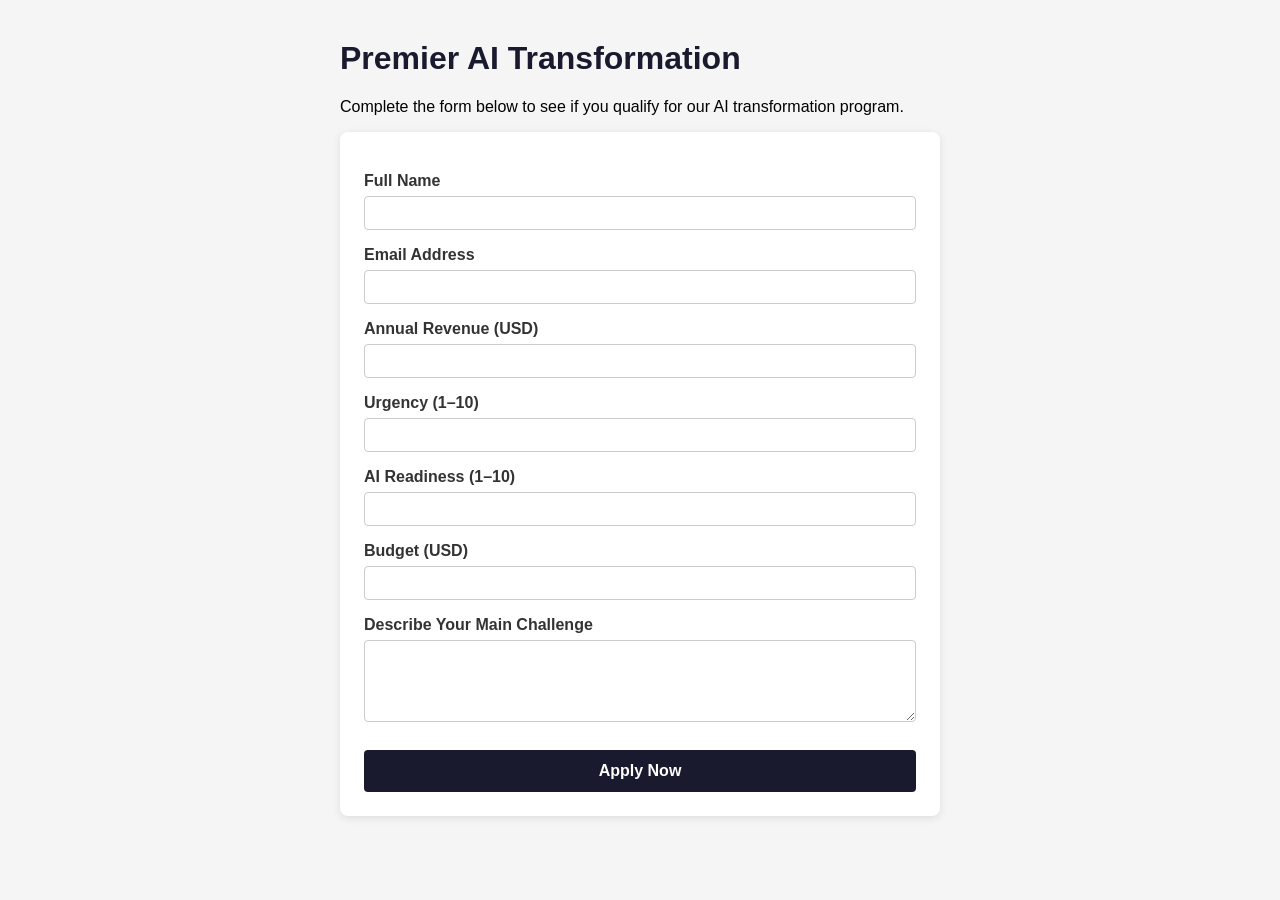
==== commit 871ddb7b: "Add index.html with Apply Now link and update script.js Agent-Logs-Url: https://github.com/sorobitg/" ====
--- a/index.html
+++ b/index.html
@@ -4,113 +4,99 @@
   <meta charset="UTF-8" />
   <meta name="viewport" content="width=device-width, initial-scale=1.0" />
   <title>Premier AI Transformation</title>
-  <link rel="preconnect" href="https://fonts.googleapis.com" />
-  <link rel="preconnect" href="https://fonts.gstatic.com" crossorigin />
-  <link href="https://fonts.googleapis.com/css2?family=Inter:wght@400;600;700;800&display=swap" rel="stylesheet" />
-  <link rel="stylesheet" href="css/styles.css" />
+  <style>
+    body {
+      font-family: Arial, sans-serif;
+      max-width: 600px;
+      margin: 40px auto;
+      padding: 0 20px;
+      background: #f5f5f5;
+    }
+    h1 {
+      color: #1a1a2e;
+    }
+    form {
+      background: #fff;
+      padding: 24px;
+      border-radius: 8px;
+      box-shadow: 0 2px 8px rgba(0,0,0,0.1);
+    }
+    label {
+      display: block;
+      margin-top: 16px;
+      font-weight: bold;
+      color: #333;
+    }
+    input, select, textarea {
+      width: 100%;
+      padding: 8px;
+      margin-top: 6px;
+      border: 1px solid #ccc;
+      border-radius: 4px;
+      box-sizing: border-box;
+      font-size: 14px;
+    }
+    a.apply-btn {
+      display: inline-block;
+      margin-top: 24px;
+      padding: 12px 28px;
+      background: #1a1a2e;
+      color: #fff;
+      text-decoration: none;
+      border-radius: 4px;
+      font-size: 16px;
+      font-weight: bold;
+      border: none;
+      cursor: pointer;
+      width: 100%;
+      text-align: center;
+      box-sizing: border-box;
+    }
+    a.apply-btn:hover {
+      background: #16213e;
+    }
+    #result {
+      margin-top: 20px;
+      padding: 16px;
+      background: #e8f4fd;
+      border-radius: 4px;
+      font-size: 16px;
+      color: #1a1a2e;
+      display: none;
+    }
+  </style>
 </head>
 <body>
+  <h1>Premier AI Transformation</h1>
+  <p>Complete the form below to see if you qualify for our AI transformation program.</p>
 
-  <!-- ===== Nav ===== -->
-  <nav class="nav">
-    <div class="nav__inner">
-      <a href="index.html" class="nav__logo">Premier <span>AI</span></a>
-      <ul class="nav__links">
-        <li><a href="index.html" class="active">Home</a></li>
-        <li><a href="pages/apply.html">Apply</a></li>
-        <li><a href="pages/dashboard.html">Dashboard</a></li>
-      </ul>
-      <a href="pages/apply.html" class="btn btn--primary btn--sm">Get Started</a>
-    </div>
-  </nav>
+  <form id="form">
+    <label for="name">Full Name</label>
+    <input type="text" id="name" name="name" required />
 
-  <!-- ===== Hero ===== -->
-  <section class="hero">
-    <div class="container">
-      <span class="hero__eyebrow">AI-Powered Business Transformation</span>
-      <h1 class="hero__title">
-        Turn AI Into Your<br /><span>Competitive Advantage</span>
-      </h1>
-      <p class="hero__subtitle">
-        We help established businesses identify, implement, and scale AI initiatives
-        that drive measurable revenue growth—fast.
-      </p>
-      <div class="hero__actions">
-        <a href="pages/apply.html" class="btn btn--primary btn--lg">Apply Now</a>
-        <a href="#how-it-works" class="btn btn--outline btn--lg">How It Works</a>
-      </div>
-    </div>
-  </section>
+    <label for="email">Email Address</label>
+    <input type="email" id="email" name="email" required />
 
-  <!-- ===== Features ===== -->
-  <section class="features" id="how-it-works">
-    <div class="container">
-      <div class="section-header">
-        <h2 class="section-header__title">Why Premier AI?</h2>
-        <p class="section-header__sub">A proven framework to accelerate your AI journey</p>
-      </div>
-      <div class="features__grid">
-        <div class="feature-card">
-          <div class="feature-card__icon">🔍</div>
-          <h3 class="feature-card__title">AI Readiness Audit</h3>
-          <p class="feature-card__body">
-            We assess your data infrastructure, team capabilities, and business goals
-            to uncover the highest-value AI opportunities.
-          </p>
-        </div>
-        <div class="feature-card">
-          <div class="feature-card__icon">🗺️</div>
-          <h3 class="feature-card__title">Custom Roadmap</h3>
-          <p class="feature-card__body">
-            You receive a prioritised 90-day implementation roadmap with clear
-            milestones, ROI projections, and quick wins.
-          </p>
-        </div>
-        <div class="feature-card">
-          <div class="feature-card__icon">🚀</div>
-          <h3 class="feature-card__title">Hands-On Execution</h3>
-          <p class="feature-card__body">
-            Our team works alongside yours to build and deploy AI solutions—no
-            vendor lock-in, no fluff, just results.
-          </p>
-        </div>
-        <div class="feature-card">
-          <div class="feature-card__icon">📈</div>
-          <h3 class="feature-card__title">Ongoing Optimisation</h3>
-          <p class="feature-card__body">
-            We monitor performance, iterate on models, and ensure your AI stack keeps
-            delivering as your business evolves.
-          </p>
-        </div>
-      </div>
-    </div>
-  </section>
+    <label for="revenue">Annual Revenue (USD)</label>
+    <input type="number" id="revenue" name="revenue" min="0" required />
 
-  <!-- ===== CTA ===== -->
-  <section style="padding: 5rem 0; text-align: center;">
-    <div class="container">
-      <div class="card" style="max-width:600px; margin:auto;">
-        <h2 style="font-size:1.75rem; font-weight:800; margin-bottom:.75rem;">
-          Ready to find out if you qualify?
-        </h2>
-        <p style="color:var(--color-muted); margin-bottom:1.5rem;">
-          Complete our 2-minute application and get an instant AI readiness score.
-        </p>
-        <a href="pages/apply.html" class="btn btn--primary btn--lg btn--block">
-          Start Your Application →
-        </a>
-      </div>
-    </div>
-  </section>
+    <label for="urgency">Urgency (1–10)</label>
+    <input type="number" id="urgency" name="urgency" min="1" max="10" required />
 
-  <!-- ===== Footer ===== -->
-  <footer class="footer">
-    <div class="container">
-      <p>&copy; <span id="year"></span> Premier AI Transformation. All rights reserved.</p>
-    </div>
-  </footer>
+    <label for="ai">AI Readiness (1–10)</label>
+    <input type="number" id="ai" name="ai" min="1" max="10" required />
 
-  <script src="js/main.js"></script>
-  <script>document.getElementById("year").textContent = new Date().getFullYear();</script>
+    <label for="budget">Budget (USD)</label>
+    <input type="number" id="budget" name="budget" min="0" required />
+
+    <label for="challenge">Describe Your Main Challenge</label>
+    <textarea id="challenge" name="challenge" rows="4" required></textarea>
+
+    <a href="#" class="apply-btn" id="apply-btn" role="button">Apply Now</a>
+  </form>
+
+  <div id="result"></div>
+
+  <script src="script.js"></script>
 </body>
 </html>
